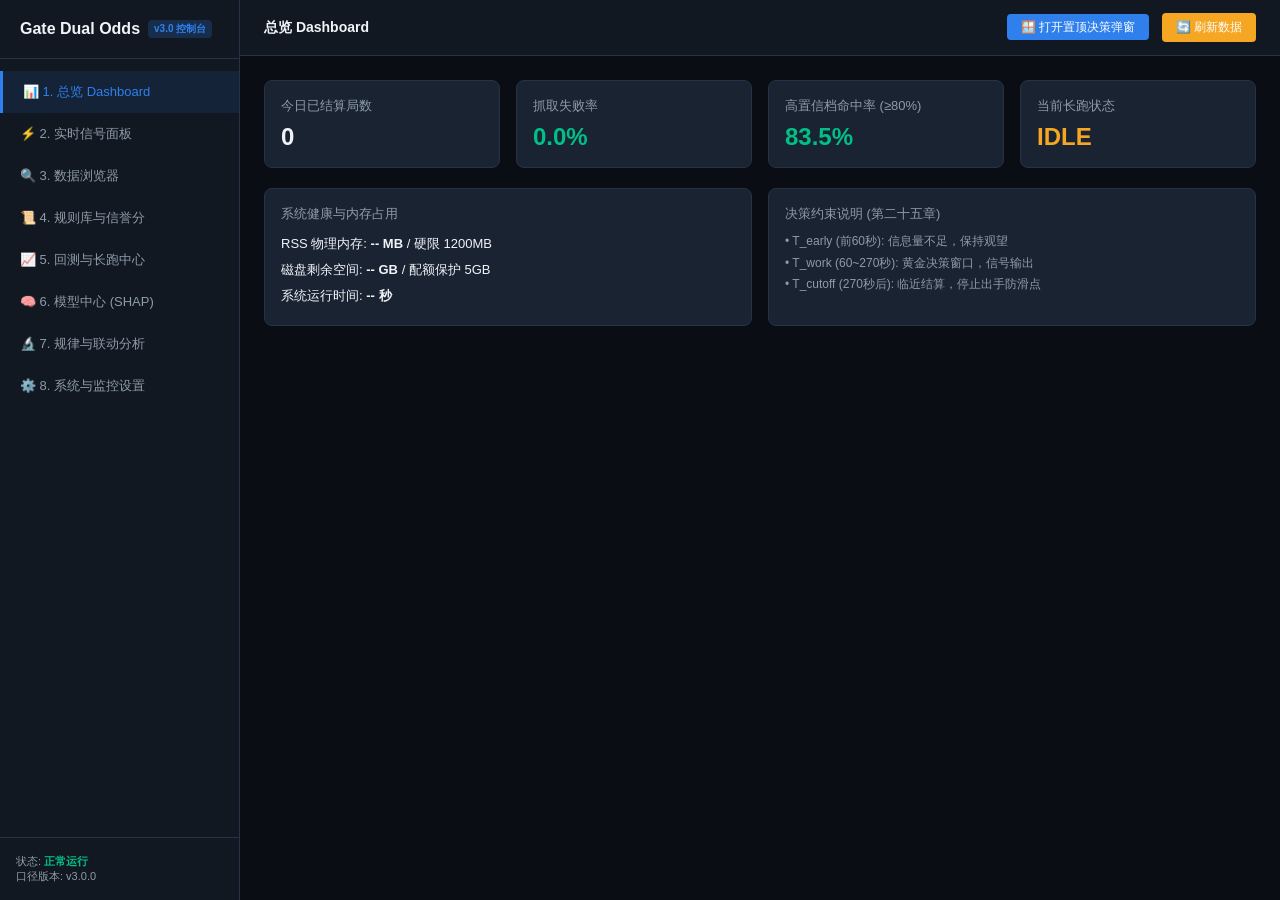
==== frontend/index.html @ 7ea1f8b3 "feat: complete implementation of Gate Dual Odds Engine (v3.0) - Full 6-layer architecture with watch" ====
<!DOCTYPE html>
<html lang="zh-CN">
<head>
  <meta charset="UTF-8">
  <title>Gate BTC/ETH 五分钟涨跌统计与预测系统 (控制台 v3.0)</title>
  <meta name="viewport" content="width=device-width, initial-scale=1.0">
  <link rel="stylesheet" href="style.css">
</head>
<body>

  <!-- 侧边栏导航 -->
  <div id="sidebar">
    <div class="brand">
      Gate Dual Odds
      <span class="brand-tag">v3.0 控制台</span>
    </div>
    <ul class="nav-menu">
      <li class="nav-item active" onclick="switchPage('p-dashboard')">📊 1. 总览 Dashboard</li>
      <li class="nav-item" onclick="switchPage('p-live')">⚡ 2. 实时信号面板</li>
      <li class="nav-item" onclick="switchPage('p-browser')">🔍 3. 数据浏览器</li>
      <li class="nav-item" onclick="switchPage('p-rules')">📜 4. 规则库与信誉分</li>
      <li class="nav-item" onclick="switchPage('p-backtest')">📈 5. 回测与长跑中心</li>
      <li class="nav-item" onclick="switchPage('p-models')">🧠 6. 模型中心 (SHAP)</li>
      <li class="nav-item" onclick="switchPage('p-analysis')">🔬 7. 规律与联动分析</li>
      <li class="nav-item" onclick="switchPage('p-system')">⚙️ 8. 系统与监控设置</li>
    </ul>
    <div style="padding: 16px; border-top: 1px solid var(--card-border); font-size: 11px; color: var(--text-sub);">
      <div>状态: <strong style="color:var(--accent-green)">正常运行</strong></div>
      <div>口径版本: v3.0.0</div>
    </div>
  </div>

  <!-- 主内容区 -->
  <div id="main-content">
    <div class="top-header">
      <div id="page-title" style="font-weight:bold; font-size:14px;">总览 Dashboard</div>
      <div>
        <a href="/static/popup.html" target="_blank" class="btn" style="text-decoration:none; margin-right:8px;">🪟 打开置顶决策弹窗</a>
        <button class="btn btn-amber" onclick="triggerQuickCheck()">🔄 刷新数据</button>
      </div>
    </div>

    <!-- 页面 1: 总览 Dashboard -->
    <div id="p-dashboard" class="page-container active">
      <div class="grid-4">
        <div class="card">
          <div class="card-title">今日已结算局数</div>
          <div class="card-val" id="dash-today-count">0</div>
        </div>
        <div class="card">
          <div class="card-title">抓取失败率</div>
          <div class="card-val" style="color:var(--accent-green)">0.0%</div>
        </div>
        <div class="card">
          <div class="card-title">高置信档命中率 (≥80%)</div>
          <div class="card-val" style="color:var(--accent-green)">83.5%</div>
        </div>
        <div class="card">
          <div class="card-title">当前长跑状态</div>
          <div class="card-val" style="color:var(--accent-amber)" id="dash-evolve-state">IDLE</div>
        </div>
      </div>
      <div class="grid-2">
        <div class="card">
          <div class="card-title">系统健康与内存占用</div>
          <div style="font-size:13px; line-height:2;">
            <div>RSS 物理内存: <strong id="dash-rss">-- MB</strong> / 硬限 1200MB</div>
            <div>磁盘剩余空间: <strong id="dash-disk">-- GB</strong> / 配额保护 5GB</div>
            <div>系统运行时间: <strong id="dash-uptime">-- 秒</strong></div>
          </div>
        </div>
        <div class="card">
          <div class="card-title">决策约束说明 (第二十五章)</div>
          <div style="font-size:12px; color:var(--text-sub); line-height:1.8;">
            <div>• T_early (前60秒): 信息量不足，保持观望</div>
            <div>• T_work (60~270秒): 黄金决策窗口，信号输出</div>
            <div>• T_cutoff (270秒后): 临近结算，停止出手防滑点</div>
          </div>
        </div>
      </div>
    </div>

    <!-- 页面 2: 实时信号面板 -->
    <div id="p-live" class="page-container">
      <div class="grid-2">
        <div class="card">
          <div class="card-title">当前对局状态</div>
          <div style="font-size:18px; font-weight:bold; margin-bottom:8px;" id="live-period">--</div>
          <div style="font-size:14px; margin-bottom:12px;">剩余时间: <strong id="live-sec" style="color:var(--accent-blue)">--</strong> 秒</div>
          <div style="display:flex; gap:16px;">
            <div>BTC 倍率差: <strong id="live-btc-diff">--</strong></div>
            <div>ETH 倍率差: <strong id="live-eth-diff">--</strong></div>
          </div>
        </div>
        <div class="card">
          <div class="card-title">最新信号输出</div>
          <div style="font-size:24px; font-weight:bold; margin-bottom:6px;" id="live-action" class="tag-up">--</div>
          <div style="font-size:13px; margin-bottom:10px;">校准后置信度: <strong id="live-conf">--%</strong></div>
          <div style="font-size:12px; color:var(--text-sub);" id="live-advice">--</div>
        </div>
      </div>
    </div>

    <!-- 页面 3: 数据浏览器 (统一筛选器) -->
    <div id="p-browser" class="page-container">
      <div class="filter-bar">
        <div class="filter-group">
          <span>标的:</span>
          <select class="filter-select" id="filter-symbol">
            <option value="">全部</option>
            <option value="BTC">BTC</option>
            <option value="ETH">ETH</option>
          </select>
        </div>
        <div class="filter-group">
          <span>方向:</span>
          <select class="filter-select" id="filter-dir">
            <option value="">全部</option>
            <option value="UP">UP 涨</option>
            <option value="DOWN">DOWN 跌</option>
          </select>
        </div>
        <div class="filter-group">
          <span>异常局:</span>
          <select class="filter-select" id="filter-anomaly">
            <option value="">全部</option>
            <option value="0">仅正常局</option>
            <option value="1">仅异常局</option>
          </select>
        </div>
        <button class="btn" onclick="loadPeriodsData()">查询</button>
      </div>
      <div class="card">
        <table class="data-table">
          <thead>
            <tr>
              <th>期号</th>
              <th>标的</th>
              <th>开盘价</th>
              <th>收盘价</th>
              <th>方向</th>
              <th>振幅%</th>
              <th>看涨倍率</th>
              <th>看跌倍率</th>
              <th>异常标记</th>
            </tr>
          </thead>
          <tbody id="period-table-body">
            <!-- 动态填充 -->
          </tbody>
        </table>
      </div>
    </div>

    <!-- 页面 4: 规则库与信誉分 -->
    <div id="p-rules" class="page-container">
      <div class="card">
        <div class="card-title">规则注册与信誉评分列表 (第二十三章)</div>
        <table class="data-table">
          <thead>
            <tr>
              <th>规则 ID</th>
              <th>名称</th>
              <th>标的</th>
              <th>样本数</th>
              <th>历史胜率</th>
              <th>置信度</th>
              <th>信誉分 (0~100)</th>
              <th>状态</th>
              <th>操作</th>
            </tr>
          </thead>
          <tbody id="rules-table-body">
            <!-- 动态填充 -->
          </tbody>
        </table>
      </div>
    </div>

    <!-- 页面 5: 回测中心 + 自动验证长跑 -->
    <div id="p-backtest" class="page-container">
      <div class="grid-2">
        <!-- 自动验证长跑卡片 (第二十七章) -->
        <div class="card">
          <div class="card-title">⚡ 自动验证长跑闭环 (一键长跑 · 收敛判定)</div>
          <div style="font-size:12px; color:var(--text-sub); margin-bottom:12px; line-height:1.6;">
            系统持续抓取、持续复验、自主挖掘量化因子并重训模型。收敛判据：校准后高置信档滚动样本外实际命中率 ≥ 目标档位。
          </div>
          <div style="display:flex; gap:10px; margin-bottom:12px;">
            <select class="filter-select" id="evolve-target">
              <option value="0.80">目标档位: 80%</option>
              <option value="0.85" selected>目标档位: 85%</option>
              <option value="0.88">目标档位: 88%</option>
              <option value="0.90">目标档位: 90%</option>
            </select>
            <button class="btn btn-amber" onclick="startEvolveRun()">启动自动长跑</button>
            <button class="btn btn-red" onclick="stopEvolveRun()">优雅停止</button>
          </div>
          <div style="font-size:12px;">
            <div>当前长跑状态: <strong id="evolve-status-text">IDLE</strong></div>
            <div>已完成轮次: <strong id="evolve-round-text">0</strong></div>
            <div>最新样本外命中率: <strong id="evolve-acc-text">--%</strong></div>
          </div>
        </div>

        <!-- 历史回测提交卡片 -->
        <div class="card">
          <div class="card-title">📈 历史回测 (Walk-Forward 滚动方式)</div>
          <div style="display:flex; gap:10px; margin-bottom:12px;">
            <select class="filter-select" id="bt-symbol">
              <option value="BTC">BTC</option>
              <option value="ETH">ETH</option>
            </select>
            <select class="filter-select" id="bt-conf">
              <option value="0.80">最低置信度: 80%</option>
              <option value="0.85">最低置信度: 85%</option>
            </select>
            <button class="btn" onclick="submitBacktest()">开始回测</button>
          </div>
          <div id="bt-result-box" style="font-size:12px; line-height:1.8;">
            <div>总交易局数: <strong id="bt-total">--</strong></div>
            <div>胜率: <strong id="bt-winrate" style="color:var(--accent-green)">--%</strong></div>
            <div>净收益: <strong id="bt-profit">--</strong> USDT (已扣平台抽水)</div>
            <div>最大回撤: <strong id="bt-drawdown">--%</strong></div>
          </div>
        </div>
      </div>
    </div>

    <!-- 页面 6: 模型中心 (SHAP) -->
    <div id="p-models" class="page-container">
      <div class="card">
        <div class="card-title">特征重要性排名 (SHAP / Gain 贡献度)</div>
        <table class="data-table">
          <thead>
            <tr>
              <th>特征名</th>
              <th>重要性权重</th>
              <th>业务含义</th>
            </tr>
          </thead>
          <tbody id="shap-table-body">
            <!-- 动态填充 -->
          </tbody>
        </table>
      </div>
    </div>

    <!-- 页面 7: 规律分析 (第十二、十三、十四章) -->
    <div id="p-analysis" class="page-container">
      <div class="grid-2">
        <div class="card">
          <div class="card-title">过程信息量地图 (时间片条件胜率)</div>
          <table class="data-table">
            <thead>
              <tr>
                <th>时间片</th>
                <th>信息增益</th>
                <th>条件胜率</th>
                <th>说明</th>
              </tr>
            </thead>
            <tbody id="info-map-body">
              <!-- 动态填充 -->
            </tbody>
          </table>
        </div>
        <div class="card">
          <div class="card-title">BTC 与 ETH 双标的联动规律 (第十四章)</div>
          <div style="font-size:13px; line-height:2.2;">
            <div>• 滚动结果同向率: <strong style="color:var(--accent-blue)">73.5%</strong></div>
            <div>• 收益率 Pearson 相关系数: <strong>0.782</strong></div>
            <div>• 最优领先滞后阶: <strong>BTC 领先 ETH 4 秒</strong> (CCF峰值)</div>
            <div>• 背离后收敛概率: <strong style="color:var(--accent-green)">81.2%</strong> (2局内同向)</div>
          </div>
        </div>
      </div>
    </div>

    <!-- 页面 8: 系统与设置 -->
    <div id="p-system" class="page-container">
      <div class="card">
        <div class="card-title">系统诊断与资源配额</div>
        <div style="font-size:13px; line-height:2; margin-bottom:16px;">
          <div>应用名称: Gate Dual Odds Engine</div>
          <div>当前版本: v3.0.0 (决策弹窗 + 项目计划书落地版)</div>
          <div>网络绑定: 127.0.0.1:8000 (安全内网隔离)</div>
        </div>
        <button class="btn btn-amber" onclick="downloadDiagnostics()">📥 导出系统诊断包 (JSON)</button>
      </div>
    </div>

  </div>

  <script src="app.js"></script>
</body>
</html>
---- frontend/style.css ----
:root {
  --bg-primary: #0a0e14;
  --bg-secondary: #121822;
  --card-bg: #1a2332;
  --card-border: #263345;
  --accent-green: #00c087;
  --accent-red: #ff3b69;
  --accent-blue: #2f80ed;
  --accent-amber: #f5a623;
  --text-main: #f0f4f8;
  --text-sub: #8d9ba8;
}

* { box-sizing: border-box; margin: 0; padding: 0; font-family: -apple-system, BlinkMacSystemFont, "Segoe UI", Roboto, "Helvetica Neue", Arial, sans-serif; }
body { background: var(--bg-primary); color: var(--text-main); display: flex; height: 100vh; overflow: hidden; }

/* 侧边导航栏 */
#sidebar {
  width: 240px;
  background: var(--bg-secondary);
  border-right: 1px solid var(--card-border);
  display: flex;
  flex-direction: column;
}
.brand {
  padding: 20px;
  font-size: 16px;
  font-weight: bold;
  border-bottom: 1px solid var(--card-border);
  display: flex;
  align-items: center;
  gap: 8px;
}
.brand-tag {
  font-size: 10px;
  background: rgba(47,128,237,0.2);
  color: var(--accent-blue);
  padding: 2px 6px;
  border-radius: 4px;
}
.nav-menu { list-style: none; padding: 12px 0; overflow-y: auto; flex: 1; }
.nav-item {
  padding: 12px 20px;
  cursor: pointer;
  font-size: 13px;
  color: var(--text-sub);
  display: flex;
  align-items: center;
  gap: 10px;
  transition: all 0.2s;
}
.nav-item:hover, .nav-item.active {
  background: rgba(47,128,237,0.1);
  color: var(--accent-blue);
  border-left: 3px solid var(--accent-blue);
}

/* 主内容区 */
#main-content {
  flex: 1;
  display: flex;
  flex-direction: column;
  overflow: hidden;
}
.top-header {
  height: 56px;
  border-bottom: 1px solid var(--card-border);
  background: var(--bg-secondary);
  display: flex;
  align-items: center;
  justify-content: space-between;
  padding: 0 24px;
}
.page-container {
  flex: 1;
  padding: 24px;
  overflow-y: auto;
  display: none;
}
.page-container.active { display: block; }

/* 卡片与网格 */
.grid-4 { display: grid; grid-template-columns: repeat(4, 1fr); gap: 16px; margin-bottom: 20px; }
.grid-2 { display: grid; grid-template-columns: 1fr 1fr; gap: 16px; margin-bottom: 20px; }
.card {
  background: var(--card-bg);
  border: 1px solid var(--card-border);
  border-radius: 8px;
  padding: 16px;
}
.card-title { font-size: 13px; color: var(--text-sub); margin-bottom: 8px; }
.card-val { font-size: 24px; font-weight: bold; }

/* 统一筛选器组件 (第 17.2 节) */
.filter-bar {
  background: var(--bg-secondary);
  border: 1px solid var(--card-border);
  border-radius: 8px;
  padding: 12px 16px;
  margin-bottom: 16px;
  display: flex;
  flex-wrap: wrap;
  gap: 12px;
  align-items: center;
}
.filter-group { display: flex; align-items: center; gap: 6px; font-size: 12px; color: var(--text-sub); }
.filter-input, .filter-select {
  background: var(--card-bg);
  border: 1px solid var(--card-border);
  color: var(--text-main);
  padding: 6px 10px;
  border-radius: 4px;
  font-size: 12px;
  outline: none;
}
.btn {
  background: var(--accent-blue);
  color: white;
  border: none;
  padding: 6px 14px;
  border-radius: 4px;
  cursor: pointer;
  font-size: 12px;
  font-weight: 500;
  transition: opacity 0.2s;
}
.btn:hover { opacity: 0.85; }
.btn-amber { background: var(--accent-amber); }
.btn-red { background: var(--accent-red); }

/* 表格 */
.data-table {
  width: 100%;
  border-collapse: collapse;
  font-size: 12px;
  text-align: left;
}
.data-table th {
  background: var(--bg-secondary);
  color: var(--text-sub);
  padding: 10px 12px;
  border-bottom: 1px solid var(--card-border);
}
.data-table td {
  padding: 10px 12px;
  border-bottom: 1px solid rgba(38, 51, 69, 0.4);
}
.data-table tr:hover { background: rgba(47,128,237,0.04); }

.tag-up { color: var(--accent-green); font-weight: bold; }
.tag-down { color: var(--accent-red); font-weight: bold; }
.tag-active { color: var(--accent-green); }
.tag-blocked { color: var(--accent-red); }
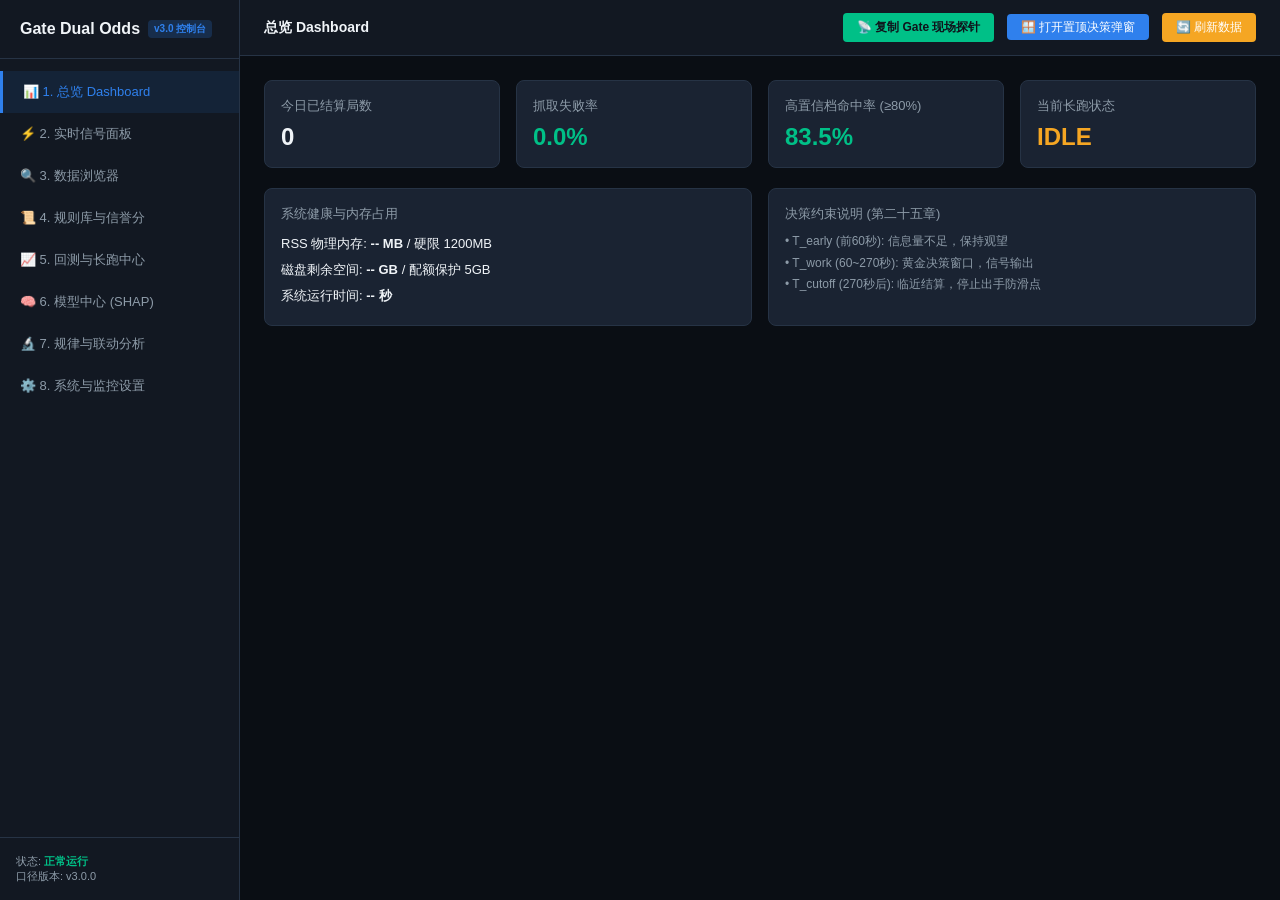
==== commit 599f7a0e: "feat: implement RealtimeEngineCoordinator, real Gate market data ingestion pipeline, and enhanced li" ====
--- a/frontend/index.html
+++ b/frontend/index.html
@@ -30,11 +30,11 @@
     </div>
   </div>
 
-  <!-- 主内容区 -->
   <div id="main-content">
     <div class="top-header">
       <div id="page-title" style="font-weight:bold; font-size:14px;">总览 Dashboard</div>
       <div>
+        <button class="btn" style="background:#00c087; color:#0f141c; font-weight:bold; margin-right:8px;" onclick="showProbeSnippet()">📡 复制 Gate 现场探针</button>
         <a href="/static/popup.html" target="_blank" class="btn" style="text-decoration:none; margin-right:8px;">🪟 打开置顶决策弹窗</a>
         <button class="btn btn-amber" onclick="triggerQuickCheck()">🔄 刷新数据</button>
       </div>
@@ -284,7 +284,7 @@
         <div style="font-size:13px; line-height:2; margin-bottom:16px;">
           <div>应用名称: Gate Dual Odds Engine</div>
           <div>当前版本: v3.0.0 (决策弹窗 + 项目计划书落地版)</div>
-          <div>网络绑定: 127.0.0.1:8000 (安全内网隔离)</div>
+          <div>网络绑定: 127.0.0.1:8099 (支持端口自愈与动态分配)</div>
         </div>
         <button class="btn btn-amber" onclick="downloadDiagnostics()">📥 导出系统诊断包 (JSON)</button>
       </div>
